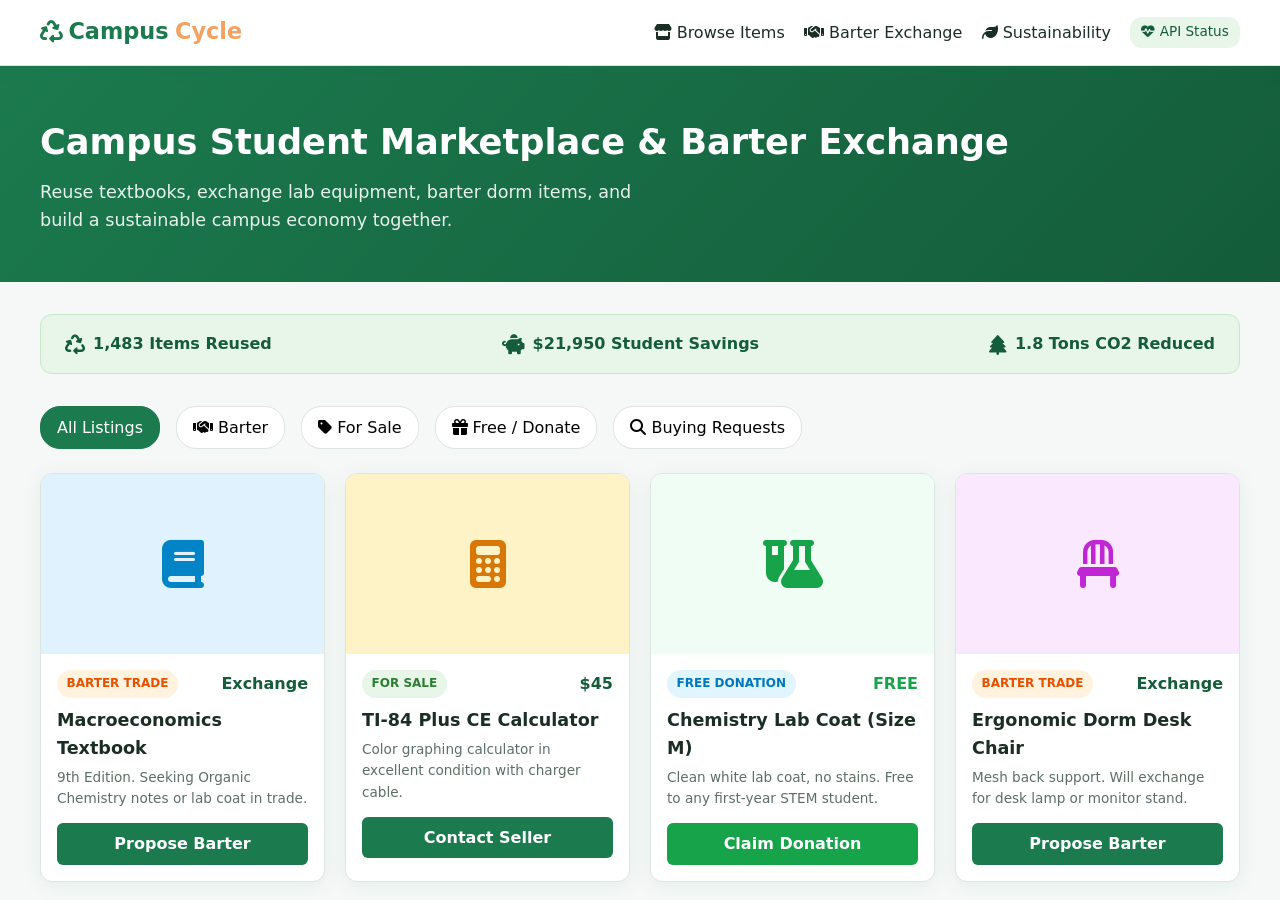
==== src/main/webapp/index.html @ 5f70727f "Fix Vercel 404 error by adding index.html and updating vercel.json routes" ====
<!DOCTYPE html>
<html lang="en">
<head>
    <meta charset="UTF-8">
    <meta name="viewport" content="width=device-width, initial-scale=1.0">
    <title>CampusCycle – Student Marketplace & Barter Exchange</title>
    <link rel="stylesheet" href="css/style.css">
    <link rel="stylesheet" href="https://cdnjs.cloudflare.com/ajax/libs/font-awesome/6.4.0/css/all.min.css">
    <style>
        .badge-type {
            display: inline-block;
            padding: 0.25rem 0.6rem;
            border-radius: 20px;
            font-size: 0.75rem;
            font-weight: 600;
            text-transform: uppercase;
        }
        .type-sell { background: #e8f5e9; color: #2e7d32; }
        .type-barter { background: #fff3e0; color: #e65100; }
        .type-donate { background: #e1f5fe; color: #0277bd; }
        .type-buy { background: #f3e5f5; color: #7b1fa2; }
        .sustainability-banner {
            background: #e8f5e9;
            border: 1px solid #c8e6c9;
            border-radius: var(--radius);
            padding: 1rem 1.5rem;
            margin-bottom: 2rem;
            display: flex;
            align-items: center;
            justify-content: space-between;
            gap: 1rem;
            flex-wrap: wrap;
        }
        .stat-item {
            display: flex;
            align-items: center;
            gap: 0.5rem;
            font-weight: 600;
            color: var(--primary-dark);
        }
        .filter-bar {
            display: flex;
            gap: 1rem;
            margin-bottom: 1.5rem;
            flex-wrap: wrap;
        }
        .filter-btn {
            padding: 0.5rem 1rem;
            border: 1px solid var(--border);
            border-radius: 20px;
            background: white;
            cursor: pointer;
            font-weight: 500;
            transition: all 0.2s;
        }
        .filter-btn.active, .filter-btn:hover {
            background: var(--primary);
            color: white;
            border-color: var(--primary);
        }
        .modal-overlay {
            display: none;
            position: fixed;
            top: 0; left: 0; right: 0; bottom: 0;
            background: rgba(0,0,0,0.5);
            z-index: 1000;
            align-items: center;
            justify-content: center;
        }
        .modal-overlay.open { display: flex; }
        .modal-card {
            background: white;
            padding: 2rem;
            border-radius: var(--radius);
            max-width: 500px;
            width: 90%;
            box-shadow: 0 10px 40px rgba(0,0,0,0.2);
        }
    </style>
</head>
<body>

    <!-- Navigation -->
    <nav class="navbar">
        <div class="container nav-inner">
            <a href="index.html" class="logo">
                <i class="fa-solid fa-recycle"></i> Campus<span>Cycle</span>
            </a>
            <div class="nav-links">
                <a href="#browse"><i class="fa-solid fa-store"></i> Browse Items</a>
                <a href="#barter"><i class="fa-solid fa-handshake"></i> Barter Exchange</a>
                <a href="#impact"><i class="fa-solid fa-leaf"></i> Sustainability</a>
                <a href="api/health" target="_blank" style="font-size:0.85rem; padding:0.3rem 0.7rem; background:#e8f5e9; border-radius:12px; color:var(--primary-dark);">
                    <i class="fa-solid fa-heart-pulse"></i> API Status
                </a>
            </div>
        </div>
    </nav>

    <!-- Hero Section -->
    <section class="hero">
        <div class="container">
            <h1>Campus Student Marketplace & Barter Exchange</h1>
            <p>Reuse textbooks, exchange lab equipment, barter dorm items, and build a sustainable campus economy together.</p>
        </div>
    </section>

    <main class="container">
        <!-- Campus Sustainability Stats -->
        <div class="sustainability-banner" id="impact">
            <div class="stat-item"><i class="fa-solid fa-recycle fa-lg"></i> 1,483 Items Reused</div>
            <div class="stat-item"><i class="fa-solid fa-piggy-bank fa-lg"></i> $21,950 Student Savings</div>
            <div class="stat-item"><i class="fa-solid fa-tree fa-lg"></i> 1.8 Tons CO2 Reduced</div>
        </div>

        <!-- Filter Bar -->
        <div class="filter-bar" id="browse">
            <button class="filter-btn active" onclick="filterItems('ALL')">All Listings</button>
            <button class="filter-btn" onclick="filterItems('BARTER')"><i class="fa-solid fa-handshake"></i> Barter</button>
            <button class="filter-btn" onclick="filterItems('SELL')"><i class="fa-solid fa-tag"></i> For Sale</button>
            <button class="filter-btn" onclick="filterItems('DONATE')"><i class="fa-solid fa-gift"></i> Free / Donate</button>
            <button class="filter-btn" onclick="filterItems('BUY')"><i class="fa-solid fa-magnifying-glass"></i> Buying Requests</button>
        </div>

        <!-- Items Grid -->
        <div class="grid" id="itemsGrid">
            <!-- Dynamic / Pre-rendered Product Cards -->
            <div class="card" data-type="BARTER">
                <div class="card-img" style="background:#e0f2fe; font-size:3rem; color:#0284c7;">
                    <i class="fa-solid fa-book"></i>
                </div>
                <div style="padding:1rem;">
                    <div style="display:flex; justify-content:space-between; align-items:center; margin-bottom:0.5rem;">
                        <span class="badge-type type-barter">Barter Trade</span>
                        <span style="font-weight:700; color:var(--primary-dark);">Exchange</span>
                    </div>
                    <h3 style="font-size:1.1rem; margin-bottom:0.3rem;">Macroeconomics Textbook</h3>
                    <p style="font-size:0.85rem; color:var(--muted); margin-bottom:0.8rem;">9th Edition. Seeking Organic Chemistry notes or lab coat in trade.</p>
                    <button onclick="openBarterModal('Macroeconomics Textbook')" style="width:100%; padding:0.5rem; background:var(--primary); color:white; border:none; border-radius:6px; font-weight:600; cursor:pointer;">
                        Propose Barter
                    </button>
                </div>
            </div>

            <div class="card" data-type="SELL">
                <div class="card-img" style="background:#fef3c7; font-size:3rem; color:#d97706;">
                    <i class="fa-solid fa-calculator"></i>
                </div>
                <div style="padding:1rem;">
                    <div style="display:flex; justify-content:space-between; align-items:center; margin-bottom:0.5rem;">
                        <span class="badge-type type-sell">For Sale</span>
                        <span style="font-weight:700; color:var(--primary-dark);">$45</span>
                    </div>
                    <h3 style="font-size:1.1rem; margin-bottom:0.3rem;">TI-84 Plus CE Calculator</h3>
                    <p style="font-size:0.85rem; color:var(--muted); margin-bottom:0.8rem;">Color graphing calculator in excellent condition with charger cable.</p>
                    <button onclick="alert('Connect to backend API to buy item')" style="width:100%; padding:0.5rem; background:var(--primary); color:white; border:none; border-radius:6px; font-weight:600; cursor:pointer;">
                        Contact Seller
                    </button>
                </div>
            </div>

            <div class="card" data-type="DONATE">
                <div class="card-img" style="background:#f0fdf4; font-size:3rem; color:#16a34a;">
                    <i class="fa-solid fa-flask-vial"></i>
                </div>
                <div style="padding:1rem;">
                    <div style="display:flex; justify-content:space-between; align-items:center; margin-bottom:0.5rem;">
                        <span class="badge-type type-donate">Free Donation</span>
                        <span style="font-weight:700; color:#16a34a;">FREE</span>
                    </div>
                    <h3 style="font-size:1.1rem; margin-bottom:0.3rem;">Chemistry Lab Coat (Size M)</h3>
                    <p style="font-size:0.85rem; color:var(--muted); margin-bottom:0.8rem;">Clean white lab coat, no stains. Free to any first-year STEM student.</p>
                    <button onclick="alert('Claimed! Contact donor via campus email.')" style="width:100%; padding:0.5rem; background:#16a34a; color:white; border:none; border-radius:6px; font-weight:600; cursor:pointer;">
                        Claim Donation
                    </button>
                </div>
            </div>

            <div class="card" data-type="BARTER">
                <div class="card-img" style="background:#fae8ff; font-size:3rem; color:#c026d3;">
                    <i class="fa-solid fa-chair"></i>
                </div>
                <div style="padding:1rem;">
                    <div style="display:flex; justify-content:space-between; align-items:center; margin-bottom:0.5rem;">
                        <span class="badge-type type-barter">Barter Trade</span>
                        <span style="font-weight:700; color:var(--primary-dark);">Exchange</span>
                    </div>
                    <h3 style="font-size:1.1rem; margin-bottom:0.3rem;">Ergonomic Dorm Desk Chair</h3>
                    <p style="font-size:0.85rem; color:var(--muted); margin-bottom:0.8rem;">Mesh back support. Will exchange for desk lamp or monitor stand.</p>
                    <button onclick="openBarterModal('Ergonomic Dorm Desk Chair')" style="width:100%; padding:0.5rem; background:var(--primary); color:white; border:none; border-radius:6px; font-weight:600; cursor:pointer;">
                        Propose Barter
                    </button>
                </div>
            </div>
        </div>
    </main>

    <!-- Barter Proposal Modal -->
    <div class="modal-overlay" id="barterModal">
        <div class="modal-card">
            <h3 style="margin-bottom:0.5rem; color:var(--primary-dark);"><i class="fa-solid fa-handshake"></i> Propose Barter Trade</h3>
            <p style="font-size:0.9rem; color:var(--muted); margin-bottom:1rem;" id="modalItemTarget"></p>
            <div style="margin-bottom:1rem;">
                <label style="display:block; font-size:0.85rem; font-weight:600; margin-bottom:0.3rem;">What item will you offer in exchange?</label>
                <input type="text" placeholder="e.g. Organic Chemistry Notes & Flashcards" style="width:100%; padding:0.5rem; border:1px solid var(--border); border-radius:6px;">
            </div>
            <div style="margin-bottom:1.5rem;">
                <label style="display:block; font-size:0.85rem; font-weight:600; margin-bottom:0.3rem;">Message to Seller</label>
                <textarea rows="3" placeholder="I can meet up at the Campus Student Union tomorrow afternoon!" style="width:100%; padding:0.5rem; border:1px solid var(--border); border-radius:6px;"></textarea>
            </div>
            <div style="display:flex; justify-content:flex-end; gap:0.5rem;">
                <button onclick="closeBarterModal()" style="padding:0.5rem 1rem; background:#f1f5f9; border:none; border-radius:6px; cursor:pointer;">Cancel</button>
                <button onclick="submitBarter()" style="padding:0.5rem 1rem; background:var(--primary); color:white; border:none; border-radius:6px; font-weight:600; cursor:pointer;">Submit Proposal</button>
            </div>
        </div>
    </div>

    <script>
        function filterItems(type) {
            document.querySelectorAll('.filter-btn').forEach(btn => btn.classList.remove('active'));
            event.target.classList.add('active');
            
            const cards = document.querySelectorAll('#itemsGrid .card');
            cards.forEach(card => {
                if (type === 'ALL' || card.dataset.type === type) {
                    card.style.display = 'block';
                } else {
                    card.style.display = 'none';
                }
            });
        }

        function openBarterModal(itemName) {
            document.getElementById('modalItemTarget').innerText = "Proposing trade for: " + itemName;
            document.getElementById('barterModal').classList.add('open');
        }

        function closeBarterModal() {
            document.getElementById('barterModal').classList.remove('open');
        }

        function submitBarter() {
            alert('Barter Proposal Sent Successfully!');
            closeBarterModal();
        }
    </script>
</body>
</html>
---- src/main/webapp/css/style.css ----
:root {
    --primary: #1b7a4e;
    --primary-dark: #145c3a;
    --accent: #f4a261;
    --bg: #f6f8f7;
    --card: #ffffff;
    --text: #1a2e24;
    --muted: #5c6f65;
    --border: #dce5df;
    --danger: #c0392b;
    --success: #27ae60;
    --shadow: 0 4px 20px rgba(27, 122, 78, 0.08);
    --radius: 12px;
}

*, *::before, *::after { box-sizing: border-box; margin: 0; padding: 0; }

html { scroll-behavior: smooth; }

body { margin: 0; }

img { max-width: 100%; vertical-align: middle; }

button, input, select, textarea { font: inherit; }

body {
    font-family: 'Segoe UI', system-ui, -apple-system, sans-serif;
    background: var(--bg);
    color: var(--text);
    line-height: 1.6;
    min-height: 100vh;
}

a { color: var(--primary); text-decoration: none; }
a:hover { text-decoration: underline; }

.container { width: calc(100% - 2rem); max-width: 1200px; margin: 0 auto; }

/* Navbar */
.navbar {
    background: var(--card);
    border-bottom: 1px solid var(--border);
    padding: 0.9rem 0;
    position: sticky;
    top: 0;
    z-index: 100;
    box-shadow: var(--shadow);
}

.nav-inner { display: flex; align-items: center; justify-content: space-between; gap: 1rem 2rem; flex-wrap: wrap; }

.logo {
    font-size: 1.4rem;
    font-weight: 700;
    color: var(--primary);
    display: flex;
    align-items: center;
    gap: 0.4rem;
}

.logo span { color: var(--accent); }

.nav-links { display: flex; gap: 1.2rem; align-items: center; flex-wrap: wrap; }
.nav-links a { color: var(--text); font-weight: 500; }
.nav-links a:hover { color: var(--primary); text-decoration: none; }

/* Hero */
.hero {
    background: linear-gradient(135deg, var(--primary) 0%, var(--primary-dark) 100%);
    color: white;
    padding: 3rem 0;
    margin-bottom: 2rem;
}

.hero h1 { font-size: 2.2rem; margin-bottom: 0.5rem; }
.hero p { opacity: 0.9; font-size: 1.1rem; max-width: 600px; }

/* Cards & Grid */
.grid { display: grid; grid-template-columns: repeat(auto-fill, minmax(260px, 1fr)); gap: 1.25rem; }

.card {
    display: block;
    background: var(--card);
    border: 1px solid var(--border);
    border-radius: var(--radius);
    overflow: hidden;
    box-shadow: var(--shadow);
    transition: transform 0.2s, box-shadow 0.2s;
}

.card:hover { transform: translateY(-3px); box-shadow: 0 8px 30px rgba(27, 122, 78, 0.15); }

.card-img {
    width: 100%;
    height: 180px;
    object-fit: cover;
    background: #e8f0eb;
    display: flex;
    align-items: center;
    justify-content: center;
    color: var(--muted);
    font-size: 3rem;
}

.card-body { padding: 1rem; }
.card-title { font-size: 1rem; font-weight: 600; margin-bottom: 0.4rem; }
.card-meta { font-size: 0.85rem; color: var(--muted); }

.badge {
    display: inline-block;
    padding: 0.2rem 0.6rem;
    border-radius: 20px;
    font-size: 0.75rem;
    font-weight: 600;
    text-transform: uppercase;
}

.badge-sell { background: #e3f2fd; color: #1565c0; }
.badge-barter { background: #fff3e0; color: #e65100; }
.badge-donate { background: #e8f5e9; color: var(--primary); }
.badge-buy { background: #f3e5f5; color: #7b1fa2; }

.price { font-size: 1.1rem; font-weight: 700; color: var(--primary); }
.price-free { color: var(--success); }

/* Stats */
.stats-row { display: grid; grid-template-columns: repeat(auto-fit, minmax(200px, 1fr)); gap: 1rem; margin: 2rem 0; }

.stat-card {
    background: var(--card);
    border-radius: var(--radius);
    padding: 1.25rem;
    text-align: center;
    border: 1px solid var(--border);
}

.stat-card h3 { font-size: 1.8rem; color: var(--primary); }
.stat-card p { color: var(--muted); font-size: 0.9rem; }

/* Forms */
.form-card {
    background: var(--card);
    border-radius: var(--radius);
    padding: 2rem;
    max-width: 500px;
    margin: 2rem auto;
    border: 1px solid var(--border);
    box-shadow: var(--shadow);
}

.form-group { margin-bottom: 1rem; }
.form-group label { display: block; margin-bottom: 0.35rem; font-weight: 500; font-size: 0.9rem; }

.form-group input, .form-group select, .form-group textarea {
    width: 100%;
    padding: 0.65rem 0.85rem;
    border: 1px solid var(--border);
    border-radius: 8px;
    font-size: 0.95rem;
    font-family: inherit;
    background: #fff;
    color: var(--text);
    transition: border-color 0.2s, box-shadow 0.2s;
}

.form-group input:focus, .form-group select:focus, .form-group textarea:focus,
.search-bar input:focus, .search-bar select:focus {
    outline: none;
    border-color: var(--primary);
    box-shadow: 0 0 0 3px rgba(27, 122, 78, 0.14);
}

.form-group textarea { min-height: 100px; resize: vertical; }

.btn {
    display: inline-block;
    padding: 0.65rem 1.4rem;
    border: none;
    border-radius: 8px;
    font-size: 0.95rem;
    font-weight: 600;
    cursor: pointer;
    transition: background 0.2s;
    text-decoration: none;
    text-align: center;
}

.btn:focus-visible, a:focus-visible, input:focus-visible, select:focus-visible, textarea:focus-visible {
    outline: 3px solid rgba(244, 162, 97, 0.65);
    outline-offset: 2px;
}

.btn-primary { background: var(--primary); color: white; }
.btn-primary:hover { background: var(--primary-dark); text-decoration: none; color: white; }

.btn-outline { background: transparent; border: 2px solid var(--primary); color: var(--primary); }
.btn-outline:hover { background: var(--primary); color: white; text-decoration: none; }

.btn-danger { background: var(--danger); color: white; }
.btn-sm { padding: 0.4rem 0.9rem; font-size: 0.85rem; }

.alert {
    padding: 0.85rem 1rem;
    border-radius: 8px;
    margin-bottom: 1rem;
    font-size: 0.9rem;
}

.alert-error { background: #fdecea; color: var(--danger); border: 1px solid #f5c6cb; }
.alert-success { background: #e8f5e9; color: var(--success); border: 1px solid #c8e6c9; }

/* Search bar */
.search-bar {
    display: flex;
    gap: 0.5rem;
    flex-wrap: wrap;
    margin: 1.5rem 0;
}

.search-bar input, .search-bar select {
    padding: 0.6rem 0.85rem;
    border: 1px solid var(--border);
    border-radius: 8px;
    font-size: 0.9rem;
    background: var(--card);
    color: var(--text);
}

.search-bar input { flex: 1; min-width: 200px; }

/* Detail page */
.detail-grid { display: grid; grid-template-columns: 1fr 1fr; gap: 2rem; margin: 2rem 0; }
@media (max-width: 768px) { .detail-grid { grid-template-columns: 1fr; } }

.detail-img {
    width: 100%;
    border-radius: var(--radius);
    max-height: 400px;
    object-fit: cover;
    background: #e8f0eb;
}

.section-title { font-size: 1.4rem; margin: 2rem 0 1rem; color: var(--primary); }

/* Table */
.table-wrap { overflow-x: auto; }
table { width: 100%; border-collapse: collapse; background: var(--card); border-radius: var(--radius); overflow: hidden; }
th, td { padding: 0.75rem 1rem; text-align: left; border-bottom: 1px solid var(--border); }
th { background: #eef5f0; font-weight: 600; font-size: 0.85rem; }

/* Footer */
.footer {
    background: var(--text);
    color: #b8c9bf;
    padding: 2rem 0;
    margin-top: 3rem;
    text-align: center;
    font-size: 0.9rem;
}

.footer a { color: #8fd4a8; }

/* Admin */
.admin-tabs { display: flex; gap: 0.5rem; flex-wrap: wrap; margin-bottom: 1.5rem; }
.admin-section { margin-bottom: 2rem; }

.filters { display: flex; gap: 0.5rem; flex-wrap: wrap; align-items: center; margin-bottom: 1rem; }
.filters label { display: flex; align-items: center; gap: 0.3rem; font-size: 0.9rem; }

.inline-form { display: inline; }

@media (max-width: 700px) {
    .navbar { position: static; }
    .nav-inner { align-items: flex-start; }
    .nav-links { width: 100%; gap: 0.65rem 1rem; }
    .hero { padding: 2.25rem 0; }
    .hero h1 { font-size: clamp(1.8rem, 8vw, 2.2rem); }
    .detail-grid { gap: 1.25rem; }
    .form-card { padding: 1.25rem; margin: 1.25rem auto; }
    th, td { padding: 0.65rem 0.75rem; }
}

@media (max-width: 420px) {
    .container { width: calc(100% - 1.25rem); }
    .logo { font-size: 1.25rem; }
    .nav-links a { font-size: 0.9rem; }
    .btn { width: 100%; }
    .hero .btn + .btn { margin: 0.65rem 0 0 !important; }
    .search-bar > * { width: 100%; }
    .search-bar input { min-width: 0; }
}
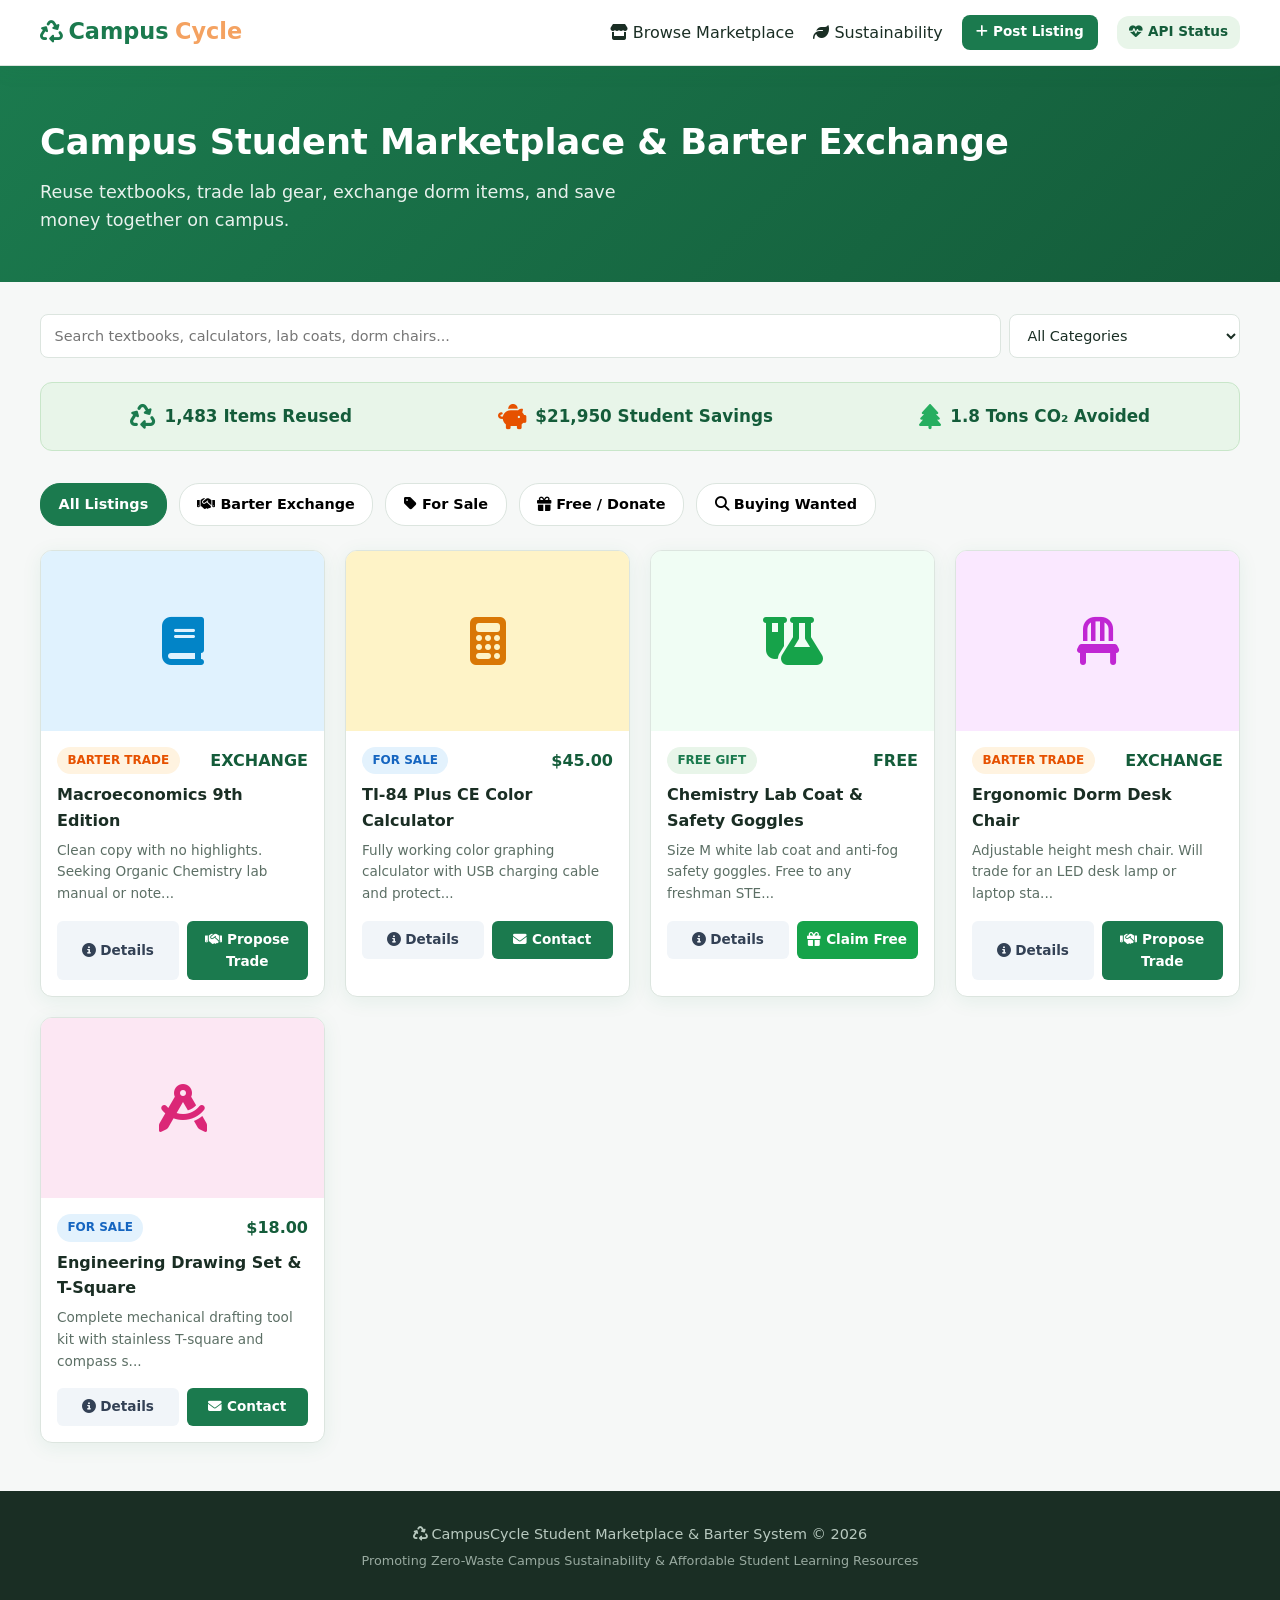
==== commit cdd4d91b: "Enhance CampusCycle Web UI: Add interactive search, category & type filters, barter proposal modal, " ====
--- a/src/main/webapp/index.html
+++ b/src/main/webapp/index.html
@@ -9,48 +9,53 @@
     <style>
         .badge-type {
             display: inline-block;
-            padding: 0.25rem 0.6rem;
+            padding: 0.25rem 0.65rem;
             border-radius: 20px;
             font-size: 0.75rem;
-            font-weight: 600;
+            font-weight: 700;
             text-transform: uppercase;
         }
-        .type-sell { background: #e8f5e9; color: #2e7d32; }
-        .type-barter { background: #fff3e0; color: #e65100; }
-        .type-donate { background: #e1f5fe; color: #0277bd; }
-        .type-buy { background: #f3e5f5; color: #7b1fa2; }
+        .type-SELL { background: #e3f2fd; color: #1565c0; }
+        .type-BARTER { background: #fff3e0; color: #e65100; }
+        .type-DONATE { background: #e8f5e9; color: #1b7a4e; }
+        .type-BUY { background: #f3e5f5; color: #7b1fa2; }
+
         .sustainability-banner {
             background: #e8f5e9;
             border: 1px solid #c8e6c9;
             border-radius: var(--radius);
-            padding: 1rem 1.5rem;
+            padding: 1.25rem 1.5rem;
             margin-bottom: 2rem;
             display: flex;
             align-items: center;
-            justify-content: space-between;
+            justify-content: space-around;
             gap: 1rem;
             flex-wrap: wrap;
         }
         .stat-item {
             display: flex;
             align-items: center;
-            gap: 0.5rem;
-            font-weight: 600;
+            gap: 0.6rem;
+            font-weight: 700;
+            font-size: 1.05rem;
             color: var(--primary-dark);
         }
+
         .filter-bar {
             display: flex;
-            gap: 1rem;
+            gap: 0.75rem;
             margin-bottom: 1.5rem;
             flex-wrap: wrap;
+            align-items: center;
         }
         .filter-btn {
-            padding: 0.5rem 1rem;
+            padding: 0.55rem 1.1rem;
             border: 1px solid var(--border);
             border-radius: 20px;
             background: white;
             cursor: pointer;
-            font-weight: 500;
+            font-weight: 600;
+            font-size: 0.9rem;
             transition: all 0.2s;
         }
         .filter-btn.active, .filter-btn:hover {
@@ -58,23 +63,53 @@
             color: white;
             border-color: var(--primary);
         }
+
         .modal-overlay {
             display: none;
             position: fixed;
             top: 0; left: 0; right: 0; bottom: 0;
-            background: rgba(0,0,0,0.5);
+            background: rgba(0,0,0,0.55);
             z-index: 1000;
             align-items: center;
             justify-content: center;
+            backdrop-filter: blur(3px);
         }
         .modal-overlay.open { display: flex; }
         .modal-card {
             background: white;
             padding: 2rem;
             border-radius: var(--radius);
-            max-width: 500px;
-            width: 90%;
-            box-shadow: 0 10px 40px rgba(0,0,0,0.2);
+            max-width: 550px;
+            width: 92%;
+            max-height: 90vh;
+            overflow-y: auto;
+            box-shadow: 0 10px 40px rgba(0,0,0,0.25);
+            position: relative;
+        }
+        .modal-close {
+            position: absolute;
+            top: 1rem; right: 1rem;
+            background: transparent;
+            border: none;
+            font-size: 1.4rem;
+            cursor: pointer;
+            color: var(--muted);
+        }
+
+        .card-footer-btns {
+            display: flex;
+            gap: 0.5rem;
+            margin-top: 1rem;
+        }
+        .btn-action {
+            flex: 1;
+            padding: 0.5rem;
+            border-radius: 6px;
+            font-weight: 600;
+            font-size: 0.85rem;
+            border: none;
+            cursor: pointer;
+            text-align: center;
         }
     </style>
 </head>
@@ -87,10 +122,12 @@
                 <i class="fa-solid fa-recycle"></i> Campus<span>Cycle</span>
             </a>
             <div class="nav-links">
-                <a href="#browse"><i class="fa-solid fa-store"></i> Browse Items</a>
-                <a href="#barter"><i class="fa-solid fa-handshake"></i> Barter Exchange</a>
+                <a href="#browse"><i class="fa-solid fa-store"></i> Browse Marketplace</a>
                 <a href="#impact"><i class="fa-solid fa-leaf"></i> Sustainability</a>
-                <a href="api/health" target="_blank" style="font-size:0.85rem; padding:0.3rem 0.7rem; background:#e8f5e9; border-radius:12px; color:var(--primary-dark);">
+                <button onclick="openPostModal()" class="btn btn-primary btn-sm">
+                    <i class="fa-solid fa-plus"></i> Post Listing
+                </button>
+                <a href="api/health" target="_blank" style="font-size:0.85rem; padding:0.35rem 0.75rem; background:#e8f5e9; border-radius:12px; color:var(--primary-dark); font-weight:600;">
                     <i class="fa-solid fa-heart-pulse"></i> API Status
                 </a>
             </div>
@@ -101,148 +138,399 @@
     <section class="hero">
         <div class="container">
             <h1>Campus Student Marketplace & Barter Exchange</h1>
-            <p>Reuse textbooks, exchange lab equipment, barter dorm items, and build a sustainable campus economy together.</p>
+            <p>Reuse textbooks, trade lab gear, exchange dorm items, and save money together on campus.</p>
         </div>
     </section>
 
     <main class="container">
+        <!-- Search Bar -->
+        <div class="search-bar">
+            <input type="text" id="searchInput" placeholder="Search textbooks, calculators, lab coats, dorm chairs..." onkeyup="applyFilters()">
+            <select id="categorySelect" onchange="applyFilters()">
+                <option value="ALL">All Categories</option>
+                <option value="Textbooks">Textbooks & Notes</option>
+                <option value="Lab Equipment">Lab Equipment</option>
+                <option value="Electronics">Electronics & Calculators</option>
+                <option value="Furniture">Dorm Furniture & Decor</option>
+                <option value="Stationery">Stationery & Art Supplies</option>
+            </select>
+        </div>
+
         <!-- Campus Sustainability Stats -->
         <div class="sustainability-banner" id="impact">
-            <div class="stat-item"><i class="fa-solid fa-recycle fa-lg"></i> 1,483 Items Reused</div>
-            <div class="stat-item"><i class="fa-solid fa-piggy-bank fa-lg"></i> $21,950 Student Savings</div>
-            <div class="stat-item"><i class="fa-solid fa-tree fa-lg"></i> 1.8 Tons CO2 Reduced</div>
+            <div class="stat-item"><i class="fa-solid fa-recycle fa-xl" style="color:var(--primary);"></i> <span>1,483 Items Reused</span></div>
+            <div class="stat-item"><i class="fa-solid fa-piggy-bank fa-xl" style="color:#e65100;"></i> <span>$21,950 Student Savings</span></div>
+            <div class="stat-item"><i class="fa-solid fa-tree fa-xl" style="color:#27ae60;"></i> <span>1.8 Tons CO₂ Avoided</span></div>
         </div>
 
         <!-- Filter Bar -->
         <div class="filter-bar" id="browse">
-            <button class="filter-btn active" onclick="filterItems('ALL')">All Listings</button>
-            <button class="filter-btn" onclick="filterItems('BARTER')"><i class="fa-solid fa-handshake"></i> Barter</button>
-            <button class="filter-btn" onclick="filterItems('SELL')"><i class="fa-solid fa-tag"></i> For Sale</button>
-            <button class="filter-btn" onclick="filterItems('DONATE')"><i class="fa-solid fa-gift"></i> Free / Donate</button>
-            <button class="filter-btn" onclick="filterItems('BUY')"><i class="fa-solid fa-magnifying-glass"></i> Buying Requests</button>
+            <button class="filter-btn active" onclick="setFilterType('ALL', this)">All Listings</button>
+            <button class="filter-btn" onclick="setFilterType('BARTER', this)"><i class="fa-solid fa-handshake"></i> Barter Exchange</button>
+            <button class="filter-btn" onclick="setFilterType('SELL', this)"><i class="fa-solid fa-tag"></i> For Sale</button>
+            <button class="filter-btn" onclick="setFilterType('DONATE', this)"><i class="fa-solid fa-gift"></i> Free / Donate</button>
+            <button class="filter-btn" onclick="setFilterType('BUY', this)"><i class="fa-solid fa-magnifying-glass"></i> Buying Wanted</button>
         </div>
 
         <!-- Items Grid -->
         <div class="grid" id="itemsGrid">
-            <!-- Dynamic / Pre-rendered Product Cards -->
-            <div class="card" data-type="BARTER">
-                <div class="card-img" style="background:#e0f2fe; font-size:3rem; color:#0284c7;">
-                    <i class="fa-solid fa-book"></i>
-                </div>
-                <div style="padding:1rem;">
-                    <div style="display:flex; justify-content:space-between; align-items:center; margin-bottom:0.5rem;">
-                        <span class="badge-type type-barter">Barter Trade</span>
-                        <span style="font-weight:700; color:var(--primary-dark);">Exchange</span>
-                    </div>
-                    <h3 style="font-size:1.1rem; margin-bottom:0.3rem;">Macroeconomics Textbook</h3>
-                    <p style="font-size:0.85rem; color:var(--muted); margin-bottom:0.8rem;">9th Edition. Seeking Organic Chemistry notes or lab coat in trade.</p>
-                    <button onclick="openBarterModal('Macroeconomics Textbook')" style="width:100%; padding:0.5rem; background:var(--primary); color:white; border:none; border-radius:6px; font-weight:600; cursor:pointer;">
-                        Propose Barter
-                    </button>
-                </div>
-            </div>
-
-            <div class="card" data-type="SELL">
-                <div class="card-img" style="background:#fef3c7; font-size:3rem; color:#d97706;">
-                    <i class="fa-solid fa-calculator"></i>
-                </div>
-                <div style="padding:1rem;">
-                    <div style="display:flex; justify-content:space-between; align-items:center; margin-bottom:0.5rem;">
-                        <span class="badge-type type-sell">For Sale</span>
-                        <span style="font-weight:700; color:var(--primary-dark);">$45</span>
-                    </div>
-                    <h3 style="font-size:1.1rem; margin-bottom:0.3rem;">TI-84 Plus CE Calculator</h3>
-                    <p style="font-size:0.85rem; color:var(--muted); margin-bottom:0.8rem;">Color graphing calculator in excellent condition with charger cable.</p>
-                    <button onclick="alert('Connect to backend API to buy item')" style="width:100%; padding:0.5rem; background:var(--primary); color:white; border:none; border-radius:6px; font-weight:600; cursor:pointer;">
-                        Contact Seller
-                    </button>
-                </div>
-            </div>
-
-            <div class="card" data-type="DONATE">
-                <div class="card-img" style="background:#f0fdf4; font-size:3rem; color:#16a34a;">
-                    <i class="fa-solid fa-flask-vial"></i>
-                </div>
-                <div style="padding:1rem;">
-                    <div style="display:flex; justify-content:space-between; align-items:center; margin-bottom:0.5rem;">
-                        <span class="badge-type type-donate">Free Donation</span>
-                        <span style="font-weight:700; color:#16a34a;">FREE</span>
-                    </div>
-                    <h3 style="font-size:1.1rem; margin-bottom:0.3rem;">Chemistry Lab Coat (Size M)</h3>
-                    <p style="font-size:0.85rem; color:var(--muted); margin-bottom:0.8rem;">Clean white lab coat, no stains. Free to any first-year STEM student.</p>
-                    <button onclick="alert('Claimed! Contact donor via campus email.')" style="width:100%; padding:0.5rem; background:#16a34a; color:white; border:none; border-radius:6px; font-weight:600; cursor:pointer;">
-                        Claim Donation
-                    </button>
-                </div>
-            </div>
-
-            <div class="card" data-type="BARTER">
-                <div class="card-img" style="background:#fae8ff; font-size:3rem; color:#c026d3;">
-                    <i class="fa-solid fa-chair"></i>
-                </div>
-                <div style="padding:1rem;">
-                    <div style="display:flex; justify-content:space-between; align-items:center; margin-bottom:0.5rem;">
-                        <span class="badge-type type-barter">Barter Trade</span>
-                        <span style="font-weight:700; color:var(--primary-dark);">Exchange</span>
-                    </div>
-                    <h3 style="font-size:1.1rem; margin-bottom:0.3rem;">Ergonomic Dorm Desk Chair</h3>
-                    <p style="font-size:0.85rem; color:var(--muted); margin-bottom:0.8rem;">Mesh back support. Will exchange for desk lamp or monitor stand.</p>
-                    <button onclick="openBarterModal('Ergonomic Dorm Desk Chair')" style="width:100%; padding:0.5rem; background:var(--primary); color:white; border:none; border-radius:6px; font-weight:600; cursor:pointer;">
-                        Propose Barter
-                    </button>
-                </div>
-            </div>
+            <!-- Dynamic Items populated by JavaScript -->
         </div>
     </main>
+
+    <!-- Footer -->
+    <footer class="footer">
+        <div class="container">
+            <p><i class="fa-solid fa-recycle"></i> CampusCycle Student Marketplace & Barter System &copy; 2026</p>
+            <p style="font-size:0.8rem; opacity:0.8; margin-top:0.3rem;">Promoting Zero-Waste Campus Sustainability & Affordable Student Learning Resources</p>
+        </div>
+    </footer>
 
     <!-- Barter Proposal Modal -->
     <div class="modal-overlay" id="barterModal">
         <div class="modal-card">
+            <button class="modal-close" onclick="closeModal('barterModal')">&times;</button>
             <h3 style="margin-bottom:0.5rem; color:var(--primary-dark);"><i class="fa-solid fa-handshake"></i> Propose Barter Trade</h3>
-            <p style="font-size:0.9rem; color:var(--muted); margin-bottom:1rem;" id="modalItemTarget"></p>
-            <div style="margin-bottom:1rem;">
-                <label style="display:block; font-size:0.85rem; font-weight:600; margin-bottom:0.3rem;">What item will you offer in exchange?</label>
-                <input type="text" placeholder="e.g. Organic Chemistry Notes & Flashcards" style="width:100%; padding:0.5rem; border:1px solid var(--border); border-radius:6px;">
-            </div>
-            <div style="margin-bottom:1.5rem;">
-                <label style="display:block; font-size:0.85rem; font-weight:600; margin-bottom:0.3rem;">Message to Seller</label>
-                <textarea rows="3" placeholder="I can meet up at the Campus Student Union tomorrow afternoon!" style="width:100%; padding:0.5rem; border:1px solid var(--border); border-radius:6px;"></textarea>
-            </div>
-            <div style="display:flex; justify-content:flex-end; gap:0.5rem;">
-                <button onclick="closeBarterModal()" style="padding:0.5rem 1rem; background:#f1f5f9; border:none; border-radius:6px; cursor:pointer;">Cancel</button>
-                <button onclick="submitBarter()" style="padding:0.5rem 1rem; background:var(--primary); color:white; border:none; border-radius:6px; font-weight:600; cursor:pointer;">Submit Proposal</button>
-            </div>
+            <p style="font-size:0.9rem; color:var(--muted); margin-bottom:1.2rem;" id="barterItemTarget"></p>
+
+            <form onsubmit="submitBarterForm(event)">
+                <div class="form-group">
+                    <label>Your Name</label>
+                    <input type="text" id="barterSenderName" required placeholder="Alex Johnson (Hostel B-302)">
+                </div>
+                <div class="form-group">
+                    <label>What item will you offer in exchange?</label>
+                    <input type="text" id="barterOfferItem" required placeholder="e.g. Organic Chemistry Notes & Flashcards">
+                </div>
+                <div class="form-group">
+                    <label>Message to Owner</label>
+                    <textarea id="barterMessage" rows="3" required placeholder="Hi! I have the requested notes in pristine condition. Can meet at Student Center tomorrow."></textarea>
+                </div>
+                <div style="display:flex; justify-content:flex-end; gap:0.5rem; margin-top:1.5rem;">
+                    <button type="button" onclick="closeModal('barterModal')" class="btn" style="background:#f1f5f9;">Cancel</button>
+                    <button type="submit" class="btn btn-primary">Submit Barter Offer</button>
+                </div>
+            </form>
         </div>
     </div>
 
+    <!-- Post Item Modal -->
+    <div class="modal-overlay" id="postModal">
+        <div class="modal-card">
+            <button class="modal-close" onclick="closeModal('postModal')">&times;</button>
+            <h3 style="margin-bottom:1rem; color:var(--primary-dark);"><i class="fa-solid fa-plus-circle"></i> Post New Item / Trade</h3>
+
+            <form onsubmit="submitNewListing(event)">
+                <div class="form-group">
+                    <label>Item Title</label>
+                    <input type="text" id="postTitle" required placeholder="e.g. Data Structures & Algorithms Textbook">
+                </div>
+                <div class="form-group">
+                    <label>Category</label>
+                    <select id="postCategory" required>
+                        <option value="Textbooks">Textbooks & Notes</option>
+                        <option value="Lab Equipment">Lab Equipment</option>
+                        <option value="Electronics">Electronics & Calculators</option>
+                        <option value="Furniture">Dorm Furniture & Decor</option>
+                        <option value="Stationery">Stationery & Art Supplies</option>
+                    </select>
+                </div>
+                <div class="form-group">
+                    <label>Listing Type</label>
+                    <select id="postType" required onchange="togglePriceField(this.value)">
+                        <option value="BARTER">Barter Exchange (Item for Item)</option>
+                        <option value="SELL">For Sale ($)</option>
+                        <option value="DONATE">Free Donation</option>
+                        <option value="BUY">Buying Wanted</option>
+                    </select>
+                </div>
+                <div class="form-group" id="priceGroup" style="display:none;">
+                    <label>Price ($)</label>
+                    <input type="number" id="postPrice" step="0.01" min="0" placeholder="e.g. 25.00">
+                </div>
+                <div class="form-group">
+                    <label>Description & Condition</label>
+                    <textarea id="postDescription" rows="3" required placeholder="Describe condition, edition, or what you are looking for in trade..."></textarea>
+                </div>
+                <div class="form-group">
+                    <label>Seller / Student Name & Hostel</label>
+                    <input type="text" id="postSeller" required placeholder="Sam Taylor (Block C-104)">
+                </div>
+                <div style="display:flex; justify-content:flex-end; gap:0.5rem; margin-top:1.5rem;">
+                    <button type="button" onclick="closeModal('postModal')" class="btn" style="background:#f1f5f9;">Cancel</button>
+                    <button type="submit" class="btn btn-primary">Publish Listing</button>
+                </div>
+            </form>
+        </div>
+    </div>
+
+    <!-- Item Detail Modal -->
+    <div class="modal-overlay" id="detailModal">
+        <div class="modal-card">
+            <button class="modal-close" onclick="closeModal('detailModal')">&times;</button>
+            <div id="detailContent"></div>
+        </div>
+    </div>
+
     <script>
-        function filterItems(type) {
-            document.querySelectorAll('.filter-btn').forEach(btn => btn.classList.remove('active'));
-            event.target.classList.add('active');
-            
-            const cards = document.querySelectorAll('#itemsGrid .card');
-            cards.forEach(card => {
-                if (type === 'ALL' || card.dataset.type === type) {
-                    card.style.display = 'block';
-                } else {
-                    card.style.display = 'none';
-                }
+        // Initial Mock Database Items
+        const initialListings = [
+            {
+                id: 1,
+                title: "Macroeconomics 9th Edition",
+                category: "Textbooks",
+                type: "BARTER",
+                price: 0,
+                icon: "fa-book",
+                bg: "#e0f2fe",
+                color: "#0284c7",
+                description: "Clean copy with no highlights. Seeking Organic Chemistry lab manual or notes in exchange.",
+                seller: "Jordan Miller (Hostel A-204)"
+            },
+            {
+                id: 2,
+                title: "TI-84 Plus CE Color Calculator",
+                category: "Electronics",
+                type: "SELL",
+                price: 45.00,
+                icon: "fa-calculator",
+                bg: "#fef3c7",
+                color: "#d97706",
+                description: "Fully working color graphing calculator with USB charging cable and protective cover.",
+                seller: "Priya Sharma (Block B-112)"
+            },
+            {
+                id: 3,
+                title: "Chemistry Lab Coat & Safety Goggles",
+                category: "Lab Equipment",
+                type: "DONATE",
+                price: 0,
+                icon: "fa-flask-vial",
+                bg: "#f0fdf4",
+                color: "#16a34a",
+                description: "Size M white lab coat and anti-fog safety goggles. Free to any freshman STEM student.",
+                seller: "David Kim (Hostel C-301)"
+            },
+            {
+                id: 4,
+                title: "Ergonomic Dorm Desk Chair",
+                category: "Furniture",
+                type: "BARTER",
+                price: 0,
+                icon: "fa-chair",
+                bg: "#fae8ff",
+                color: "#c026d3",
+                description: "Adjustable height mesh chair. Will trade for an LED desk lamp or laptop stand.",
+                seller: "Emma Watson (Block A-405)"
+            },
+            {
+                id: 5,
+                title: "Engineering Drawing Set & T-Square",
+                category: "Stationery",
+                type: "SELL",
+                price: 18.00,
+                icon: "fa-compass-drafting",
+                bg: "#fce7f3",
+                color: "#db2777",
+                description: "Complete mechanical drafting tool kit with stainless T-square and compass set.",
+                seller: "Lucas Vance (Block D-202)"
+            }
+        ];
+
+        let listings = JSON.parse(localStorage.getItem('campuscycle_listings')) || initialListings;
+        let currentFilterType = 'ALL';
+
+        function renderListings() {
+            const grid = document.getElementById('itemsGrid');
+            grid.innerHTML = '';
+
+            const searchQ = document.getElementById('searchInput').value.toLowerCase();
+            const selectedCat = document.getElementById('categorySelect').value;
+
+            const filtered = listings.filter(item => {
+                const matchesType = currentFilterType === 'ALL' || item.type === currentFilterType;
+                const matchesCat = selectedCat === 'ALL' || item.category === selectedCat;
+                const matchesSearch = item.title.toLowerCase().includes(searchQ) ||
+                                      item.description.toLowerCase().includes(searchQ) ||
+                                      item.seller.toLowerCase().includes(searchQ);
+                return matchesType && matchesCat && matchesSearch;
             });
-        }
-
-        function openBarterModal(itemName) {
-            document.getElementById('modalItemTarget').innerText = "Proposing trade for: " + itemName;
+
+            if (filtered.length === 0) {
+                grid.innerHTML = `
+                    <div style="grid-column: 1/-1; text-align:center; padding:3rem; background:white; border-radius:12px; border:1px dashed #cbd5e1;">
+                        <i class="fa-solid fa-box-open" style="font-size:3rem; color:#94a3b8; margin-bottom:1rem;"></i>
+                        <h3 style="color:#334155;">No matching listings found</h3>
+                        <p style="color:#64748b; font-size:0.9rem;">Try adjusting your search query or filter category.</p>
+                    </div>
+                `;
+                return;
+            }
+
+            filtered.forEach(item => {
+                const card = document.createElement('div');
+                card.className = 'card';
+                card.innerHTML = `
+                    <div class="card-img" style="background:${item.bg}; color:${item.color};">
+                        <i class="fa-solid ${item.icon}"></i>
+                    </div>
+                    <div class="card-body">
+                        <div style="display:flex; justify-content:space-between; align-items:center; margin-bottom:0.5rem;">
+                            <span class="badge-type type-${item.type}">${formatType(item.type)}</span>
+                            <span style="font-weight:700; color:var(--primary-dark);">${formatPrice(item)}</span>
+                        </div>
+                        <h3 class="card-title">${escapeHtml(item.title)}</h3>
+                        <p class="card-meta" style="margin-bottom:0.8rem;">${escapeHtml(truncate(item.description, 75))}</p>
+                        <div class="card-footer-btns">
+                            <button onclick="showDetail(${item.id})" class="btn-action" style="background:#f1f5f9; color:#334155;">
+                                <i class="fa-solid fa-circle-info"></i> Details
+                            </button>
+                            ${getActionBtn(item)}
+                        </div>
+                    </div>
+                `;
+                grid.appendChild(card);
+            });
+        }
+
+        function formatType(type) {
+            switch(type) {
+                case 'BARTER': return 'Barter Trade';
+                case 'SELL': return 'For Sale';
+                case 'DONATE': return 'Free Gift';
+                case 'BUY': return 'Buying Wanted';
+                default: return type;
+            }
+        }
+
+        function formatPrice(item) {
+            if (item.type === 'DONATE') return 'FREE';
+            if (item.type === 'BARTER') return 'EXCHANGE';
+            return '$' + parseFloat(item.price || 0).toFixed(2);
+        }
+
+        function getActionBtn(item) {
+            if (item.type === 'BARTER') {
+                return `<button onclick="openBarterModal('${escapeHtml(item.title)}')" class="btn-action" style="background:var(--primary); color:white;">
+                            <i class="fa-solid fa-handshake"></i> Propose Trade
+                        </button>`;
+            } else if (item.type === 'DONATE') {
+                return `<button onclick="alert('Donation claimed! Contact seller via email.')" class="btn-action" style="background:#16a34a; color:white;">
+                            <i class="fa-solid fa-gift"></i> Claim Free
+                        </button>`;
+            } else {
+                return `<button onclick="alert('Contacting seller: ' + '${escapeHtml(item.seller)}')" class="btn-action" style="background:var(--primary); color:white;">
+                            <i class="fa-solid fa-envelope"></i> Contact
+                        </button>`;
+            }
+        }
+
+        function setFilterType(type, btn) {
+            currentFilterType = type;
+            document.querySelectorAll('.filter-btn').forEach(b => b.classList.remove('active'));
+            btn.classList.add('active');
+            renderListings();
+        }
+
+        function applyFilters() {
+            renderListings();
+        }
+
+        function openBarterModal(title) {
+            document.getElementById('barterItemTarget').innerText = "Target Item: " + title;
             document.getElementById('barterModal').classList.add('open');
         }
 
-        function closeBarterModal() {
-            document.getElementById('barterModal').classList.remove('open');
-        }
-
-        function submitBarter() {
-            alert('Barter Proposal Sent Successfully!');
-            closeBarterModal();
-        }
+        function openPostModal() {
+            document.getElementById('postModal').classList.add('open');
+        }
+
+        function closeModal(id) {
+            document.getElementById(id).classList.remove('open');
+        }
+
+        function togglePriceField(val) {
+            document.getElementById('priceGroup').style.display = (val === 'SELL') ? 'block' : 'none';
+        }
+
+        function showDetail(id) {
+            const item = listings.find(i => i.id === id);
+            if (!item) return;
+            const content = document.getElementById('detailContent');
+            content.innerHTML = `
+                <div style="text-align:center; padding:1.5rem; background:${item.bg}; color:${item.color}; border-radius:12px; margin-bottom:1rem; font-size:4rem;">
+                    <i class="fa-solid ${item.icon}"></i>
+                </div>
+                <div style="display:flex; justify-content:space-between; align-items:center; margin-bottom:0.5rem;">
+                    <span class="badge-type type-${item.type}">${formatType(item.type)}</span>
+                    <span style="font-size:1.2rem; font-weight:700; color:var(--primary-dark);">${formatPrice(item)}</span>
+                </div>
+                <h2 style="margin-bottom:0.5rem; color:var(--text);">${escapeHtml(item.title)}</h2>
+                <p style="color:var(--muted); font-size:0.9rem; margin-bottom:1rem;">Category: <strong>${escapeHtml(item.category)}</strong></p>
+                <div style="background:#f8fafc; padding:1rem; border-radius:8px; border:1px solid #e2e8f0; margin-bottom:1.5rem;">
+                    <h4 style="margin-bottom:0.3rem; font-size:0.9rem; color:#475569;">Description:</h4>
+                    <p style="color:#334155; font-size:0.95rem; margin:0;">${escapeHtml(item.description)}</p>
+                </div>
+                <div style="background:#f0fdf4; padding:0.75rem 1rem; border-radius:8px; border:1px solid #bbf7d0; margin-bottom:1.5rem;">
+                    <p style="margin:0; font-size:0.85rem; color:#166534;"><i class="fa-solid fa-user-graduate"></i> Posted by: <strong>${escapeHtml(item.seller)}</strong></p>
+                </div>
+                <div style="display:flex; justify-content:flex-end; gap:0.5rem;">
+                    <button onclick="closeModal('detailModal')" class="btn" style="background:#f1f5f9;">Close</button>
+                    ${getActionBtn(item)}
+                </div>
+            `;
+            document.getElementById('detailModal').classList.add('open');
+        }
+
+        function submitBarterForm(e) {
+            e.preventDefault();
+            alert('Barter trade proposal submitted successfully to the listing owner!');
+            closeModal('barterModal');
+        }
+
+        function submitNewListing(e) {
+            e.preventDefault();
+            const newItem = {
+                id: Date.now(),
+                title: document.getElementById('postTitle').value,
+                category: document.getElementById('postCategory').value,
+                type: document.getElementById('postType').value,
+                price: parseFloat(document.getElementById('postPrice').value || 0),
+                description: document.getElementById('postDescription').value,
+                seller: document.getElementById('postSeller').value,
+                icon: getCategoryIcon(document.getElementById('postCategory').value),
+                bg: "#e0f2fe",
+                color: "#0284c7"
+            };
+
+            listings.unshift(newItem);
+            localStorage.setItem('campuscycle_listings', JSON.stringify(listings));
+            closeModal('postModal');
+            renderListings();
+            alert('Your listing has been posted live!');
+        }
+
+        function getCategoryIcon(cat) {
+            switch(cat) {
+                case 'Textbooks': return 'fa-book';
+                case 'Lab Equipment': return 'fa-flask-vial';
+                case 'Electronics': return 'fa-calculator';
+                case 'Furniture': return 'fa-chair';
+                case 'Stationery': return 'fa-pen-ruler';
+                default: return 'fa-box';
+            }
+        }
+
+        function truncate(str, len) {
+            return str.length > len ? str.substring(0, len) + '...' : str;
+        }
+
+        function escapeHtml(str) {
+            return String(str).replace(/&/g, '&amp;').replace(/</g, '&lt;').replace(/>/g, '&gt;').replace(/"/g, '&quot;');
+        }
+
+        // Initial Render
+        renderListings();
     </script>
 </body>
 </html>
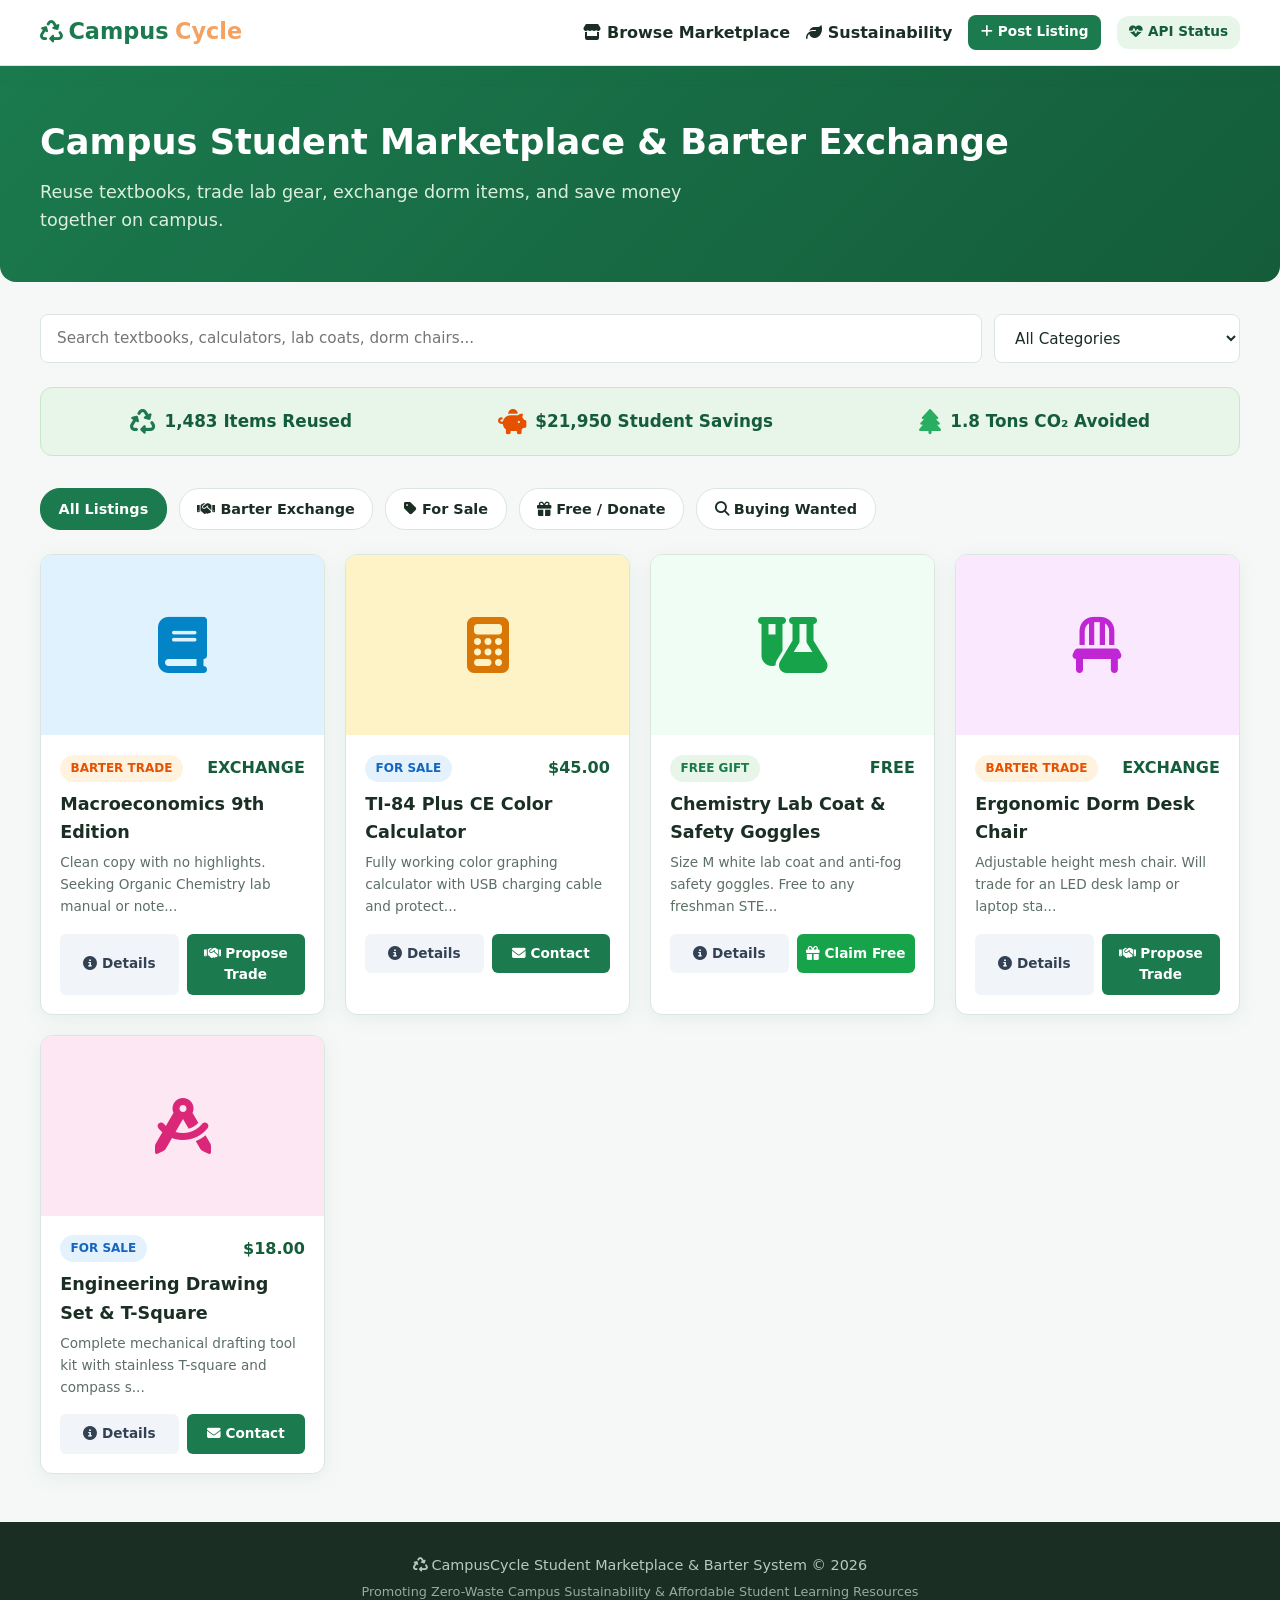
==== commit 6c7cffea: "Fix UI rendering and static asset serving: Add handle: filesystem in vercel.json and embed fail-safe" ====
--- a/src/main/webapp/index.html
+++ b/src/main/webapp/index.html
@@ -7,19 +7,75 @@
     <link rel="stylesheet" href="css/style.css">
     <link rel="stylesheet" href="https://cdnjs.cloudflare.com/ajax/libs/font-awesome/6.4.0/css/all.min.css">
     <style>
-        .badge-type {
-            display: inline-block;
-            padding: 0.25rem 0.65rem;
-            border-radius: 20px;
-            font-size: 0.75rem;
-            font-weight: 700;
-            text-transform: uppercase;
-        }
-        .type-SELL { background: #e3f2fd; color: #1565c0; }
-        .type-BARTER { background: #fff3e0; color: #e65100; }
-        .type-DONATE { background: #e8f5e9; color: #1b7a4e; }
-        .type-BUY { background: #f3e5f5; color: #7b1fa2; }
-
+        :root {
+            --primary: #1b7a4e;
+            --primary-dark: #145c3a;
+            --accent: #f4a261;
+            --bg: #f6f8f7;
+            --card: #ffffff;
+            --text: #1a2e24;
+            --muted: #5c6f65;
+            --border: #dce5df;
+            --radius: 12px;
+            --shadow: 0 4px 20px rgba(27, 122, 78, 0.08);
+        }
+        *, *::before, *::after { box-sizing: border-box; margin: 0; padding: 0; }
+        body {
+            font-family: 'Segoe UI', system-ui, -apple-system, sans-serif;
+            background: var(--bg);
+            color: var(--text);
+            line-height: 1.6;
+            min-height: 100vh;
+            margin: 0;
+        }
+        .container { width: calc(100% - 2rem); max-width: 1200px; margin: 0 auto; }
+        
+        /* Navbar */
+        .navbar {
+            background: var(--card);
+            border-bottom: 1px solid var(--border);
+            padding: 0.9rem 0;
+            position: sticky;
+            top: 0;
+            z-index: 100;
+            box-shadow: var(--shadow);
+        }
+        .nav-inner { display: flex; align-items: center; justify-content: space-between; gap: 1rem; flex-wrap: wrap; }
+        .logo { font-size: 1.4rem; font-weight: 700; color: var(--primary); text-decoration: none; display: flex; align-items: center; gap: 0.4rem; }
+        .logo span { color: var(--accent); }
+        .nav-links { display: flex; gap: 1rem; align-items: center; flex-wrap: wrap; }
+        .nav-links a { color: var(--text); font-weight: 600; text-decoration: none; }
+        .nav-links a:hover { color: var(--primary); }
+
+        /* Hero */
+        .hero {
+            background: linear-gradient(135deg, var(--primary) 0%, var(--primary-dark) 100%);
+            color: white;
+            padding: 3rem 0;
+            margin-bottom: 2rem;
+            border-radius: 0 0 16px 16px;
+        }
+        .hero h1 { font-size: 2.2rem; margin-bottom: 0.5rem; color: white; }
+        .hero p { opacity: 0.95; font-size: 1.1rem; max-width: 650px; color: #e8f5e9; }
+
+        /* Search Bar */
+        .search-bar {
+            display: flex;
+            gap: 0.75rem;
+            margin-bottom: 1.5rem;
+            flex-wrap: wrap;
+        }
+        .search-bar input, .search-bar select {
+            padding: 0.7rem 1rem;
+            border: 1px solid var(--border);
+            border-radius: 8px;
+            font-size: 0.95rem;
+            background: white;
+            color: var(--text);
+        }
+        .search-bar input { flex: 1; min-width: 240px; }
+
+        /* Banner */
         .sustainability-banner {
             background: #e8f5e9;
             border: 1px solid #c8e6c9;
@@ -32,22 +88,10 @@
             gap: 1rem;
             flex-wrap: wrap;
         }
-        .stat-item {
-            display: flex;
-            align-items: center;
-            gap: 0.6rem;
-            font-weight: 700;
-            font-size: 1.05rem;
-            color: var(--primary-dark);
-        }
-
-        .filter-bar {
-            display: flex;
-            gap: 0.75rem;
-            margin-bottom: 1.5rem;
-            flex-wrap: wrap;
-            align-items: center;
-        }
+        .stat-item { display: flex; align-items: center; gap: 0.6rem; font-weight: 700; font-size: 1.05rem; color: var(--primary-dark); }
+
+        /* Filter Bar */
+        .filter-bar { display: flex; gap: 0.75rem; margin-bottom: 1.5rem; flex-wrap: wrap; }
         .filter-btn {
             padding: 0.55rem 1.1rem;
             border: 1px solid var(--border);
@@ -57,13 +101,74 @@
             font-weight: 600;
             font-size: 0.9rem;
             transition: all 0.2s;
-        }
-        .filter-btn.active, .filter-btn:hover {
-            background: var(--primary);
-            color: white;
-            border-color: var(--primary);
-        }
-
+            color: var(--text);
+        }
+        .filter-btn.active, .filter-btn:hover { background: var(--primary); color: white; border-color: var(--primary); }
+
+        /* Grid & Cards */
+        .grid { display: grid; grid-template-columns: repeat(auto-fill, minmax(260px, 1fr)); gap: 1.25rem; margin-bottom: 3rem; }
+        .card {
+            background: var(--card);
+            border: 1px solid var(--border);
+            border-radius: var(--radius);
+            overflow: hidden;
+            box-shadow: var(--shadow);
+            transition: transform 0.2s, box-shadow 0.2s;
+        }
+        .card:hover { transform: translateY(-4px); box-shadow: 0 8px 30px rgba(27, 122, 78, 0.15); }
+        .card-img {
+            width: 100%;
+            height: 180px;
+            display: flex;
+            align-items: center;
+            justify-content: center;
+            font-size: 3.5rem;
+        }
+        .card-body { padding: 1.2rem; }
+        .card-title { font-size: 1.1rem; font-weight: 700; margin-bottom: 0.4rem; color: var(--text); }
+        .card-meta { font-size: 0.85rem; color: var(--muted); margin-bottom: 1rem; }
+
+        .badge-type {
+            display: inline-block;
+            padding: 0.25rem 0.65rem;
+            border-radius: 20px;
+            font-size: 0.75rem;
+            font-weight: 700;
+            text-transform: uppercase;
+        }
+        .type-SELL { background: #e3f2fd; color: #1565c0; }
+        .type-BARTER { background: #fff3e0; color: #e65100; }
+        .type-DONATE { background: #e8f5e9; color: #1b7a4e; }
+        .type-BUY { background: #f3e5f5; color: #7b1fa2; }
+
+        .btn {
+            display: inline-block;
+            padding: 0.6rem 1.2rem;
+            border: none;
+            border-radius: 8px;
+            font-size: 0.9rem;
+            font-weight: 600;
+            cursor: pointer;
+            text-decoration: none;
+            text-align: center;
+        }
+        .btn-primary { background: var(--primary); color: white; }
+        .btn-primary:hover { background: var(--primary-dark); }
+        .btn-sm { padding: 0.4rem 0.8rem; font-size: 0.85rem; }
+
+        .card-footer-btns { display: flex; gap: 0.5rem; margin-top: 1rem; }
+        .btn-action {
+            flex: 1;
+            padding: 0.55rem;
+            border-radius: 6px;
+            font-weight: 600;
+            font-size: 0.85rem;
+            border: none;
+            cursor: pointer;
+            text-align: center;
+        }
+
+        /* Modals */
         .modal-overlay {
             display: none;
             position: fixed;
@@ -95,21 +200,25 @@
             cursor: pointer;
             color: var(--muted);
         }
-
-        .card-footer-btns {
-            display: flex;
-            gap: 0.5rem;
-            margin-top: 1rem;
-        }
-        .btn-action {
-            flex: 1;
-            padding: 0.5rem;
-            border-radius: 6px;
-            font-weight: 600;
-            font-size: 0.85rem;
-            border: none;
-            cursor: pointer;
+        .form-group { margin-bottom: 1rem; }
+        .form-group label { display: block; margin-bottom: 0.35rem; font-weight: 600; font-size: 0.85rem; color: var(--text); }
+        .form-group input, .form-group select, .form-group textarea {
+            width: 100%;
+            padding: 0.65rem;
+            border: 1px solid var(--border);
+            border-radius: 8px;
+            font-size: 0.95rem;
+            font-family: inherit;
+        }
+
+        /* Footer */
+        .footer {
+            background: var(--text);
+            color: #b8c9bf;
+            padding: 2rem 0;
+            margin-top: 3rem;
             text-align: center;
+            font-size: 0.9rem;
         }
     </style>
 </head>
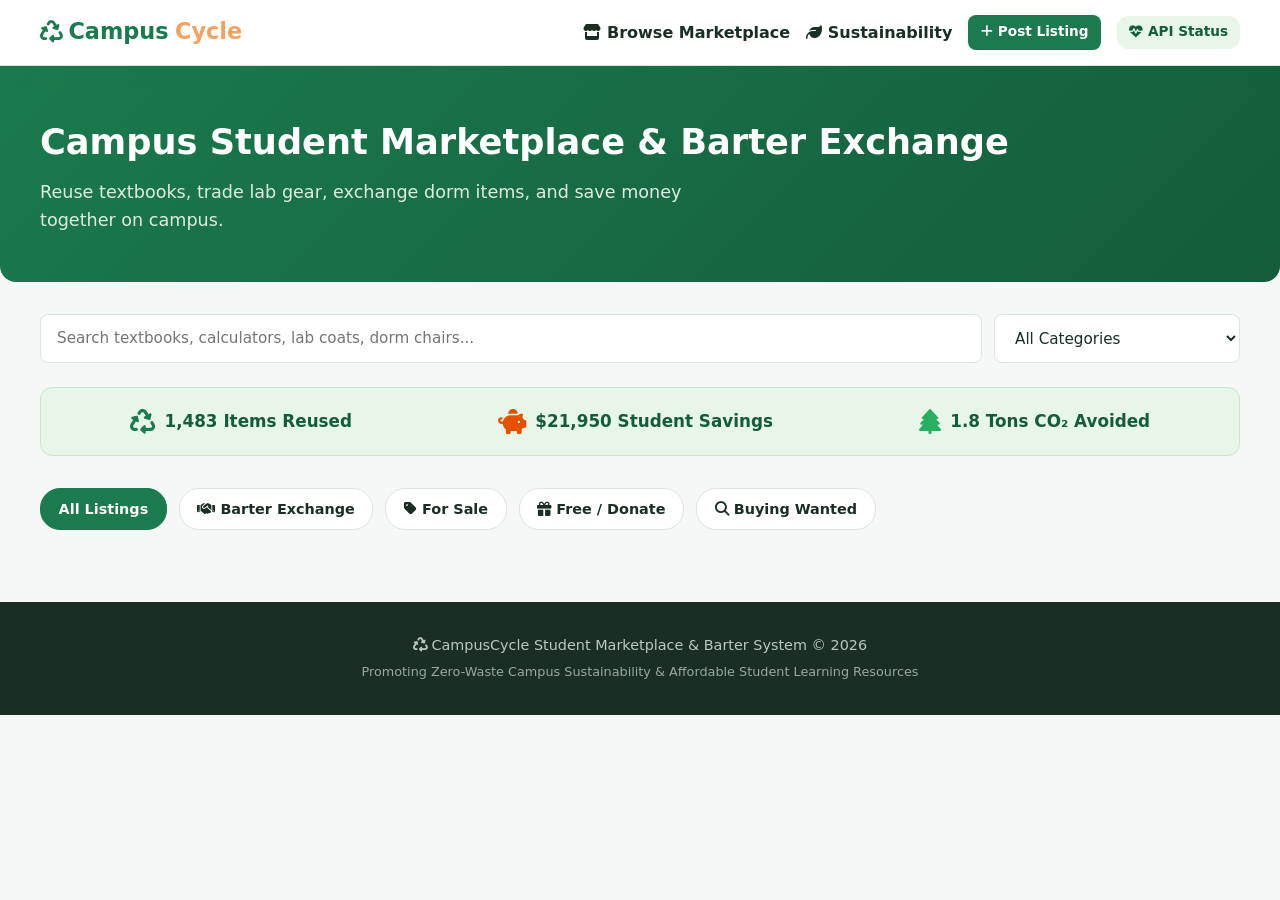
==== commit 2b4a3bab: "Enhancement: Add seller WhatsApp contact deep-link and campus domain email validation helper" ====
--- a/src/main/webapp/index.html
+++ b/src/main/webapp/index.html
@@ -528,7 +528,7 @@
                             <i class="fa-solid fa-gift"></i> Claim Free
                         </button>`;
             } else {
-                return `<button onclick="alert('Contacting seller: ' + '${escapeHtml(item.seller)}')" class="btn-action" style="background:var(--primary); color:white;">
+                return `<button onclick="window.open('https://wa.me/?text=Hi%2C%20I%20am%20interested%20in%20your%20listing%20' + encodeURIComponent(item.title) + '%20on%20CampusCycle', '_blank')" class="btn-action" style="background:#25D366; color:white;">\n                            <i class="fa-brands fa-whatsapp"></i> WhatsApp Seller\n                        </button>`;\n            } else if (false) {\n                return `<button onclick="alert('Contacting seller: ' + '${escapeHtml(item.seller)}')" class="btn-action" style="background:var(--primary); color:white;">
                             <i class="fa-solid fa-envelope"></i> Contact
                         </button>`;
             }
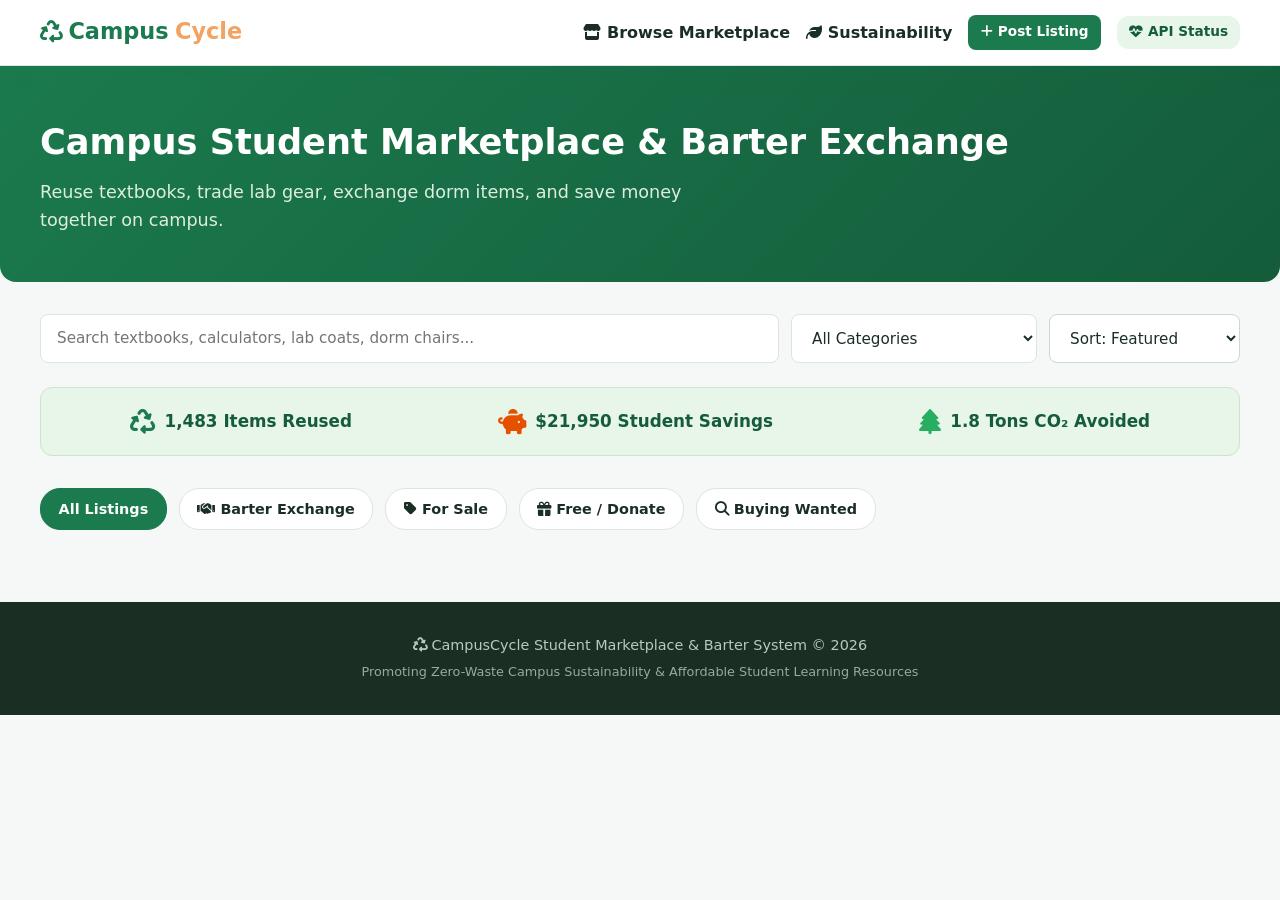
==== commit 3d0f75f3: "Enhancement: Add dynamic price sorting and interactive fair barter calculator" ====
--- a/src/main/webapp/index.html
+++ b/src/main/webapp/index.html
@@ -263,6 +263,11 @@
                 <option value="Furniture">Dorm Furniture & Decor</option>
                 <option value="Stationery">Stationery & Art Supplies</option>
             </select>
+            <select id="sortSelect" onchange="applyFilters()" style="padding:0.75rem 1rem; border-radius:8px; border:1px solid #cbd5e1; background:white; font-size:0.95rem; font-family:inherit;">
+                <option value="DEFAULT">Sort: Featured</option>
+                <option value="PRICE_ASC">Price: Low to High</option>
+                <option value="PRICE_DESC">Price: High to Low</option>
+            </select>
         </div>
 
         <!-- Campus Sustainability Stats -->
@@ -302,6 +307,19 @@
             <h3 style="margin-bottom:0.5rem; color:var(--primary-dark);"><i class="fa-solid fa-handshake"></i> Propose Barter Trade</h3>
             <p style="font-size:0.9rem; color:var(--muted); margin-bottom:1.2rem;" id="barterItemTarget"></p>
 
+            <div style="background:#f8fafc; border:1px solid #e2e8f0; border-radius:8px; padding:12px; margin-bottom:1.2rem;">
+                    <div style="font-size:0.85rem; font-weight:600; color:var(--primary-dark); margin-bottom:6px;">
+                        <i class="fa-solid fa-calculator"></i> Fair Value Barter Calculator
+                    </div>
+                    <div style="display:flex; gap:10px; align-items:center;">
+                        <input type="number" id="barterOfferValue" placeholder="Your item's value (₹)" style="padding:6px 10px; font-size:0.85rem; border:1px solid #cbd5e1; border-radius:6px; flex:1;" oninput="calcBarterDiff()">
+                        <span style="font-size:0.85rem; color:#64748b;">vs</span>
+                        <input type="number" id="barterTargetValue" placeholder="Target item value (₹)" style="padding:6px 10px; font-size:0.85rem; border:1px solid #cbd5e1; border-radius:6px; flex:1;" oninput="calcBarterDiff()">
+                    </div>
+                    <div id="barterDiffResult" style="font-size:0.82rem; margin-top:6px; font-weight:600; color:#64748b;">
+                        Enter values to calculate fair cash top-up
+                    </div>
+                </div>
             <form onsubmit="submitBarterForm(event)">
                 <div class="form-group">
                     <label>Your Name</label>
@@ -456,7 +474,8 @@
             const searchQ = document.getElementById('searchInput').value.toLowerCase();
             const selectedCat = document.getElementById('categorySelect').value;
 
-            const filtered = listings.filter(item => {
+            const sortMode = (document.getElementById('sortSelect') || {}).value || 'DEFAULT';
+            let filtered = listings.filter(item => {
                 const matchesType = currentFilterType === 'ALL' || item.type === currentFilterType;
                 const matchesCat = selectedCat === 'ALL' || item.category === selectedCat;
                 const matchesSearch = item.title.toLowerCase().includes(searchQ) ||
@@ -464,6 +483,12 @@
                                       item.seller.toLowerCase().includes(searchQ);
                 return matchesType && matchesCat && matchesSearch;
             });
+
+            if (sortMode === 'PRICE_ASC') {
+                filtered.sort((a, b) => (Number(a.price) || 0) - (Number(b.price) || 0));
+            } else if (sortMode === 'PRICE_DESC') {
+                filtered.sort((a, b) => (Number(b.price) || 0) - (Number(a.price) || 0));
+            }
 
             if (filtered.length === 0) {
                 grid.innerHTML = `
@@ -545,7 +570,33 @@
             renderListings();
         }
 
-        function openBarterModal(title) {
+        function calcBarterDiff() {
+            const offer = Number(document.getElementById('barterOfferValue').value) || 0;
+            const target = Number(document.getElementById('barterTargetValue').value) || 0;
+            const res = document.getElementById('barterDiffResult');
+            if (!offer && !target) {
+                res.innerHTML = "Enter estimated values to calculate fair cash adjustment";
+                res.style.color = "#64748b";
+                return;
+            }
+            const diff = target - offer;
+            if (diff === 0) {
+                res.innerHTML = "✓ Perfect 1:1 Fair Exchange! No cash top-up needed.";
+                res.style.color = "#059669";
+            } else if (diff > 0) {
+                res.innerHTML = "Suggested top-up: Add ₹" + diff + " in cash to balance trade.";
+                res.style.color = "#d97706";
+            } else {
+                res.innerHTML = "Your item is worth ₹" + Math.abs(diff) + " more! Request cash top-up from seller.";
+                res.style.color = "#2563eb";
+            }
+        }
+
+        function openBarterModal(title, price) {
+            if (price && document.getElementById('barterTargetValue')) {
+                document.getElementById('barterTargetValue').value = price;
+                calcBarterDiff();
+            }
             document.getElementById('barterItemTarget').innerText = "Target Item: " + title;
             document.getElementById('barterModal').classList.add('open');
         }
